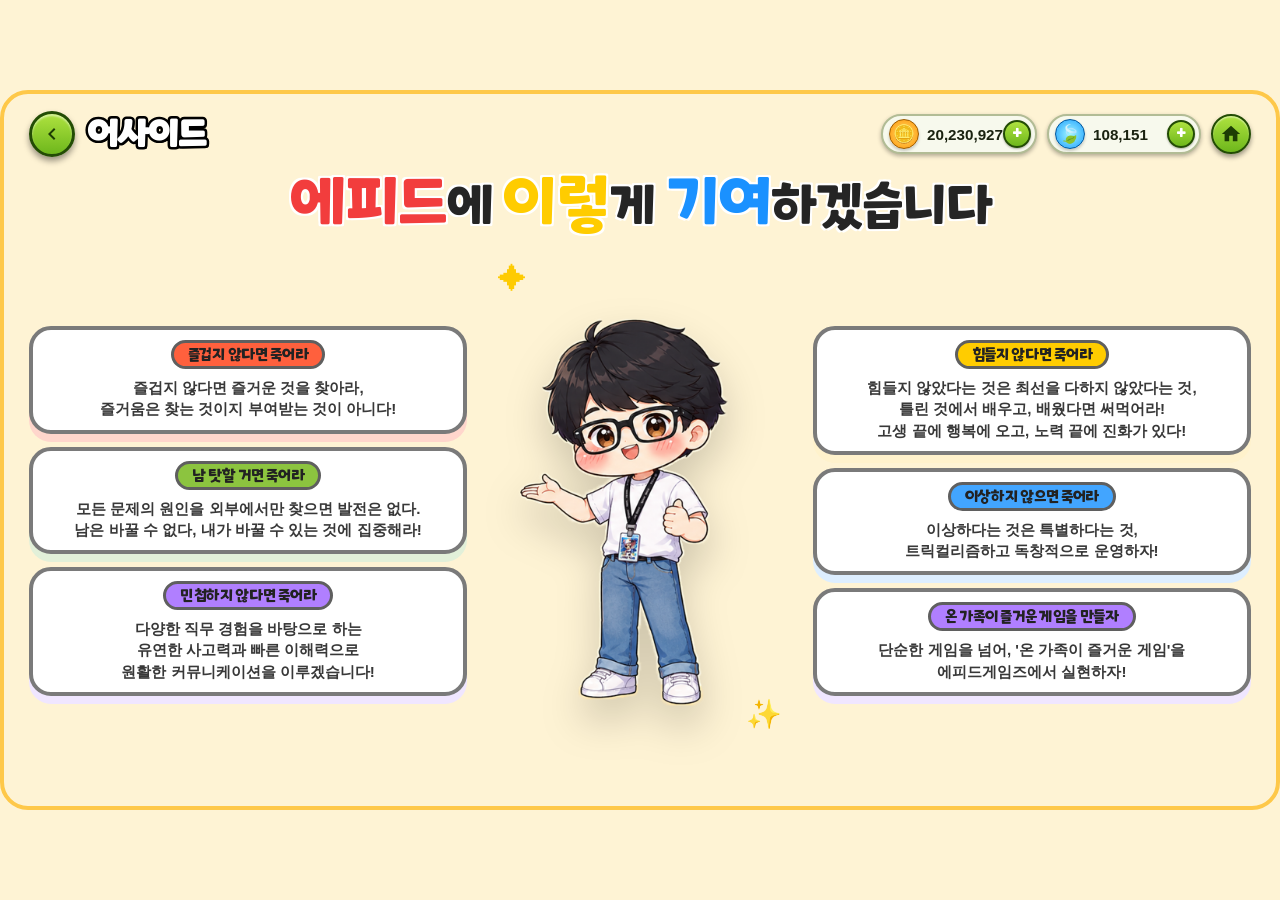
==== viewAside.html @ 0269da17 "Add files via upload" ====
<!DOCTYPE html>
<html lang="ko">

<head>
    <meta charset="UTF-8">
    <meta name="viewport" content="width=device-width, initial-scale=1.0">
    <title>트릭컬 포트폴리오 - 어사이드</title>
    <link rel="stylesheet" href="shared.css">
    <style>
        body, html {
            background-color: #FEF3D4;
            background-image: none;
        }

        .scene-container {
            border: 4px solid #FEC849;
            border-radius: 28px;
        }

        /* ------------------------------------------------------------- */
        /* [어사이드 콘텐츠 스타일] */
        /* ------------------------------------------------------------- */
        .aside-top-banner {
            text-align: center;
            margin-top: 5px;
            font-size: 3.2rem;
            letter-spacing: -1px;
            white-space: nowrap;
            text-shadow: -2px -2px 0 #fff, 2px -2px 0 #fff, -2px 2px 0 #fff, 2px 2px 0 #fff;
            flex-shrink: 0;
        }

        .aside-title-red { color: #f23d3d; font-size: 3.85rem; }
        .aside-title-blue { color: #1a91ff; font-size: 3.85rem; }
        .aside-title-black { color: #252525; }
        .aside-title-yellow { color: #ffcc00; font-size: 3.85rem; }

        .aside-content-grid {
            display: grid;
            grid-template-columns: 1.25fr 0.9fr 1.25fr;
            align-items: center;
            gap: 15px;
            flex: 1;
            min-height: 0;
            padding-bottom: 10px;
        }

        .aside-column {
            display: flex;
            flex-direction: column;
            gap: 13px;
            justify-content: center;
        }

        .aside-card {
            background: #ffffff;
            border: 4px solid #7a7a7a;
            border-radius: 22px;
            padding: 10px 16px;
            position: relative;
            text-align: center;
            box-sizing: border-box;
        }

        .aside-badge {
            display: inline-block;
            font-size: 0.95rem;
            color: #ffffff;
            padding: 3px 14px;
            border-radius: 16px;
            border: 3px solid #5f5f5f;
            margin-bottom: 8px;
            font-weight: normal;
            letter-spacing: -0.3px;
        }

        .aside-desc {
            font-family: 'Malgun Gothic', '맑은 고딕', sans-serif;
            font-size: 0.95rem;
            font-weight: 800;
            color: #383838;
            line-height: 1.4;
            margin: 0;
            word-break: keep-all;
        }

        .aside-card.orange .aside-badge { background-color: #ff603d; color: #222222; }
        .aside-card.orange { box-shadow: 0 8px 0 #ffd6cc; }

        .aside-card.green .aside-badge { background-color: #8cc43f; color: #222222; }
        .aside-card.green { box-shadow: 0 8px 0 #e2f0d9; }

        .aside-card.purple .aside-badge { background-color: #b07fff; color: #222222; }
        .aside-card.purple { box-shadow: 0 8px 0 #f0e6ff; }

        .aside-card.yellow .aside-badge { background-color: #ffcc00; color: #222222; }
        .aside-card.yellow { box-shadow: 0 8px 0 #fff2cc; }

        .aside-card.blue .aside-badge { background-color: #42a5ff; color: #222222; }
        .aside-card.blue { box-shadow: 0 8px 0 #ddeeff; }

        .aside-char-zone {
            display: flex;
            justify-content: center;
            align-items: center;
            position: relative;
            height: 100%;
            overflow: hidden;
        }

        .aside-char-img {
            max-height: 100%;
            max-width: 100%;
            object-fit: contain;
            filter: drop-shadow(0 20px 20px rgba(0, 0, 0, 0.18));
        }

        .aside-sparkle {
            position: absolute;
            font-size: 1.8rem;
            color: #fecb02;
            animation: asidePulse 1.5s infinite alternate ease-in-out;
        }

        .aside-sp-1 { top: 5%; left: 5%; }
        .aside-sp-2 { bottom: 10%; right: 5%; color: #42a5ff; }

        @keyframes asidePulse {
            0% { transform: scale(0.85); opacity: 0.4; }
            100% { transform: scale(1.15); opacity: 1; }
        }

        @media (max-width: 900px), (max-height: 620px) {
            .scene-container {
                border-radius: 18px;
            }

            .aside-top-banner {
                font-size: clamp(1.5rem, 7vw, 2.4rem);
                white-space: normal;
                line-height: 1.15;
            }

            .aside-title-red,
            .aside-title-blue,
            .aside-title-yellow {
                font-size: 1.18em;
            }

            .aside-content-grid {
                grid-template-columns: 1fr;
                gap: 14px;
                overflow-y: auto;
                padding-bottom: 18px;
            }

            .aside-column {
                gap: 12px;
            }

            .aside-card {
                padding: 10px 14px;
            }

            .aside-desc {
                font-size: 0.88rem;
            }

            .aside-char-zone {
                min-height: 280px;
                max-height: 360px;
                order: -1;
            }
        }
    </style>
</head>

<body>

    <div class="scene-container">

        <!-- 상단바 -->
        <div class="top-bar">
            <div class="top-left">
                <button class="back-circle-btn" onclick="location.href='index.html?skipIntro=true'" title="돌아가기">
                    <svg viewBox="0 0 24 24">
                        <path d="M15.41 7.41L14 6l-6 6 6 6 1.41-1.41L10.83 12z" />
                    </svg>
                </button>
                <h1 class="skill-title">어사이드</h1>
            </div>

            <div class="top-right">
                <div class="resource-capsule">
                    <div class="res-left">
                        <div class="res-icon res-gold-icon">🪙</div>
                        <span class="res-value">20,230,927</span>
                    </div>
                    <div class="res-plus-btn">+</div>
                </div>
                <div class="resource-capsule">
                    <div class="res-left">
                        <div class="res-icon res-candy-icon">🍃</div>
                        <span class="res-value">108,151</span>
                    </div>
                    <div class="res-plus-btn">+</div>
                </div>
                <button class="home-circle-btn" onclick="location.href='index.html?skipIntro=true'" title="홈으로">
                    <svg viewBox="0 0 24 24" width="22" height="22" fill="#1d3e04">
                        <path d="M10 20v-6h4v6h5v-8h3L12 3 2 12h3v8z" />
                    </svg>
                </button>
            </div>
        </div>

        <!-- 어사이드 콘텐츠 -->
        <div class="aside-top-banner">
            <span class="aside-title-red">에피드</span><span class="aside-title-black">에</span> <span
                class="aside-title-yellow">이렇</span><span class="aside-title-black">게</span> <span
                class="aside-title-blue">기여</span><span class="aside-title-black">하겠습니다</span>
        </div>

        <div class="aside-content-grid">

            <div class="aside-column">
                <div class="aside-card orange">
                    <span class="aside-badge">즐겁지 않다면 죽어라</span>
                    <p class="aside-desc">즐겁지 않다면 즐거운 것을 찾아라,<br>즐거움은 찾는 것이지 부여받는 것이 아니다!</p>
                </div>

                <div class="aside-card green">
                    <span class="aside-badge">남 탓할 거면 죽어라</span>
                    <p class="aside-desc">모든 문제의 원인을 외부에서만 찾으면 발전은 없다.<br>남은 바꿀 수 없다, 내가 바꿀 수 있는 것에 집중해라!</p>
                </div>

                <div class="aside-card purple">
                    <span class="aside-badge">민첩하지 않다면 죽어라</span>
                    <p class="aside-desc">다양한 직무 경험을 바탕으로 하는<br>유연한 사고력과 빠른 이해력으로<br>원활한 커뮤니케이션을 이루겠습니다!</p>
                </div>
            </div>

            <div class="aside-char-zone">
                <span class="aside-sparkle aside-sp-1">✦</span>
                <img src="캐릭터일러스트.png" alt="캐릭터 일러스트" class="aside-char-img" onerror="this.style.display='none';">
                <span class="aside-sparkle aside-sp-2">✨</span>
            </div>

            <div class="aside-column">
                <div class="aside-card yellow">
                    <span class="aside-badge">힘들지 않다면 죽어라</span>
                    <p class="aside-desc">힘들지 않았다는 것은 최선을 다하지 않았다는 것,<br>틀린 것에서 배우고, 배웠다면 써먹어라!<br>고생 끝에 행복에 오고, 노력 끝에 진화가 있다!</p>
                </div>

                <div class="aside-card blue">
                    <span class="aside-badge">이상하지 않으면 죽어라</span>
                    <p class="aside-desc">이상하다는 것은 특별하다는 것,<br>트릭컬리즘하고 독창적으로 운영하자!</p>
                </div>

                <div class="aside-card purple">
                    <span class="aside-badge">온 가족이 즐거운 게임을 만들자</span>
                    <p class="aside-desc">단순한 게임을 넘어, '온 가족이 즐거운 게임'을<br>에피드게임즈에서 실현하자!</p>
                </div>
            </div>

        </div>

    </div>

</body>

</html>
---- shared.css ----
/* ================================================================
   ONE Mobile POP 폰트 불러오기
   ================================================================ */
@font-face {
    font-family: 'ONE Mobile POP';
    src: url('ONE Mobile POP.ttf') format('truetype');
    font-weight: normal;
    font-style: normal;
    font-display: swap;
}

/* ================================================================
   전체 화면 기본 설정
   body에서 flex 중앙 정렬 + overflow hidden
   ================================================================ */
body, html {
    margin: 0;
    padding: 0;
    width: 100%;
    height: 100%;
    font-family: 'ONE Mobile POP', 'Malgun Gothic', '맑은 고딕', sans-serif;
    color: #ffffff;
    user-select: none;          /* 텍스트 선택 방지 (게임 UI 느낌) */
    overflow: hidden;           /* 스크롤 방지 */
    display: flex;
    justify-content: center;
    align-items: center;
}

/* ================================================================
   메인 콘텐츠 프레임
   모든 페이지의 기본 틀 (1280x720 제한, column 방향)
   ================================================================ */
.scene-container {
    position: relative;
    width: 100vw;
    height: 100vh;
    display: flex;
    flex-direction: column;
    box-sizing: border-box;
    padding: 10px 25px;
    max-width: 1280px;
    max-height: 720px;
    overflow: hidden;
}

/* ================================================================
   상단바
   ================================================================ */
.top-bar {
    display: flex;
    justify-content: space-between;  /* 왼쪽(뒤로가기+제목) / 오른쪽(재화+홈) */
    align-items: center;
    height: 60px;
    z-index: 10;
    position: relative;
    flex-shrink: 0;                 /* 높이 고정 (내용물 많아도 줄어들지 않음) */
}

.top-left {
    display: flex;
    align-items: center;
    gap: 12px;
}

/* ---- 뒤로가기 버튼 (연두색 동그라미) ---- */
.back-circle-btn {
    width: 46px;
    height: 46px;
    background: linear-gradient(to bottom, #aee23f, #6eb71c);
    border: 3px solid #234c05;
    border-radius: 50%;
    display: flex;
    align-items: center;
    justify-content: center;
    cursor: pointer;
    box-shadow: 0 4px 6px rgba(0, 0, 0, 0.4), inset 0 2px 2px rgba(255, 255, 255, 0.5);
    transition: transform 0.15s ease;
    outline: none;
}

.back-circle-btn:hover {
    transform: scale(1.05);         /* 호버 시 살짝 커짐 */
}

.back-circle-btn svg {
    width: 24px;
    height: 24px;
    fill: #1d3e04;                  /* 화살표 아이콘 색상 */
}

/* ---- 페이지 제목 (흰 글씨 + 검은 테두리) ---- */
.page-title,
.skill-title {
    font-size: 2.2rem;
    margin: 0;
    color: #ffffff;
    -webkit-text-stroke: 5px #000000;   /* 검은색 외곽선 */
    paint-order: stroke fill;            /* 외곽선이 글씨 위에 */
    text-shadow: 2px 2px 0px #000000;
    letter-spacing: -1px;
}

/* ---- 오른쪽 영역 (재화 + 홈버튼) ---- */
.top-right {
    display: flex;
    align-items: center;
    gap: 10px;
}

/* ---- 재화 표시 캡슐 ---- */
.resource-capsule {
    background-color: #f7f9ed;
    border: 2px solid #b2bc95;
    border-radius: 20px;
    height: 36px;
    display: flex;
    align-items: center;
    justify-content: space-between;
    padding: 0 4px 0 6px;
    min-width: 140px;
    box-shadow: 0 2px 4px rgba(0, 0, 0, 0.3);
}

.res-left {
    display: flex;
    align-items: center;
    gap: 8px;
}

/* ---- 재화 아이콘 (동그라미) ---- */
.res-icon {
    width: 28px;
    height: 28px;
    border-radius: 50%;
    display: flex;
    align-items: center;
    justify-content: center;
    font-size: 1.1rem;
    box-shadow: 0 2px 3px rgba(0, 0, 0, 0.2);
}

.res-gold-icon {
    background: radial-gradient(circle, #ffe66d 0%, #ff8e05 100%);
    border: 1px solid #9c5c00;
}

.res-candy-icon {
    background: radial-gradient(circle, #a3f7ff 0%, #1c9eff 100%);
    border: 1px solid #00569c;
}

/* ---- 재화 숫자 ---- */
.res-value {
    color: #1a2210;
    font-size: 0.95rem;
    font-weight: bold;
    font-family: sans-serif;        /* 숫자는 기본 고딕이 더 잘 보임 */
}

/* ---- 재화 옆 + 버튼 ---- */
.res-plus-btn {
    width: 24px;
    height: 24px;
    background: linear-gradient(to bottom, #aee23f, #6eb71c);
    border: 2px solid #234c05;
    border-radius: 50%;
    display: flex;
    align-items: center;
    justify-content: center;
    font-size: 0.9rem;
    font-weight: bold;
    color: #ffffff;
    cursor: pointer;
    box-shadow: 0 1px 2px rgba(0, 0, 0, 0.3);
}

/* ---- 홈 버튼 ---- */
.home-circle-btn {
    width: 40px;
    height: 40px;
    background: linear-gradient(to bottom, #aee23f, #6eb71c);
    border: 2.5px solid #234c05;
    border-radius: 50%;
    display: flex;
    align-items: center;
    justify-content: center;
    cursor: pointer;
    box-shadow: 0 3px 5px rgba(0, 0, 0, 0.4), inset 0 1.5px 1.5px rgba(255, 255, 255, 0.5);
    outline: none;
}

/* ================================================================
   작은 화면 대응
   ================================================================ */
@media (max-width: 760px), (max-height: 560px) {
    body, html {
        overflow: auto;
        align-items: flex-start;
    }

    .scene-container {
        width: 100%;
        min-height: 100vh;
        height: auto;
        max-height: none;
        padding: 8px 12px;
        overflow: visible;
    }

    .top-bar {
        height: auto;
        min-height: 48px;
        gap: 8px;
    }

    .top-left {
        gap: 8px;
    }

    .back-circle-btn {
        width: 38px;
        height: 38px;
        border-width: 2px;
    }

    .back-circle-btn svg {
        width: 20px;
        height: 20px;
    }

    .page-title,
    .skill-title {
        font-size: 1.55rem;
        -webkit-text-stroke-width: 3px;
    }

    .top-right {
        gap: 6px;
    }

    .resource-capsule {
        min-width: 104px;
        height: 30px;
        border-radius: 16px;
    }

    .res-icon {
        width: 22px;
        height: 22px;
        font-size: 0.85rem;
    }

    .res-value {
        font-size: 0.75rem;
    }

    .res-plus-btn {
        width: 20px;
        height: 20px;
        border-width: 1.5px;
    }

    .home-circle-btn {
        width: 34px;
        height: 34px;
    }
}

@media (max-width: 520px) {
    .resource-capsule {
        display: none;
    }
}
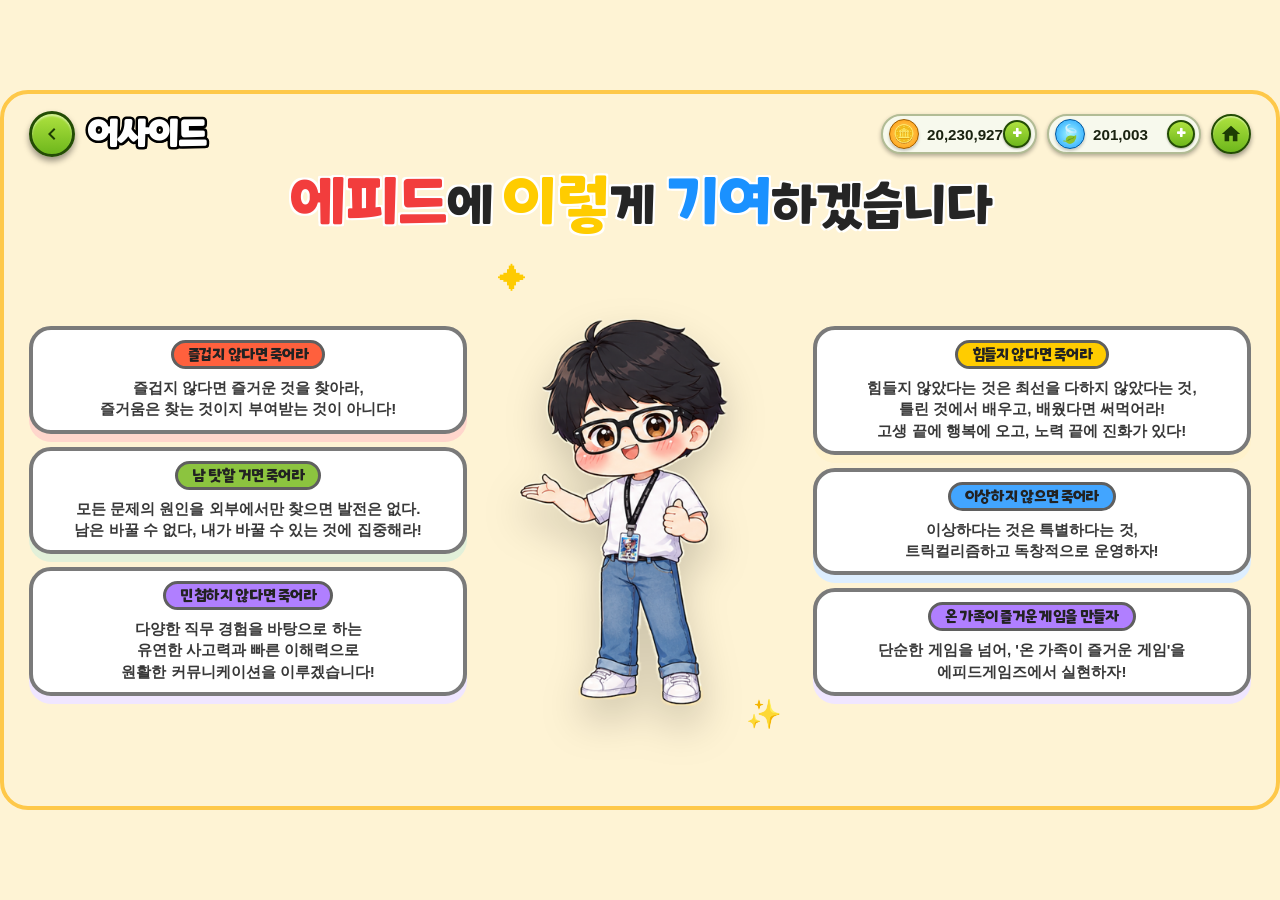
==== commit 8a2f830d: "Add files via upload" ====
--- a/viewAside.html
+++ b/viewAside.html
@@ -201,7 +201,7 @@
                 <div class="resource-capsule">
                     <div class="res-left">
                         <div class="res-icon res-candy-icon">🍃</div>
-                        <span class="res-value">108,151</span>
+                        <span class="res-value">201,003</span>
                     </div>
                     <div class="res-plus-btn">+</div>
                 </div>
